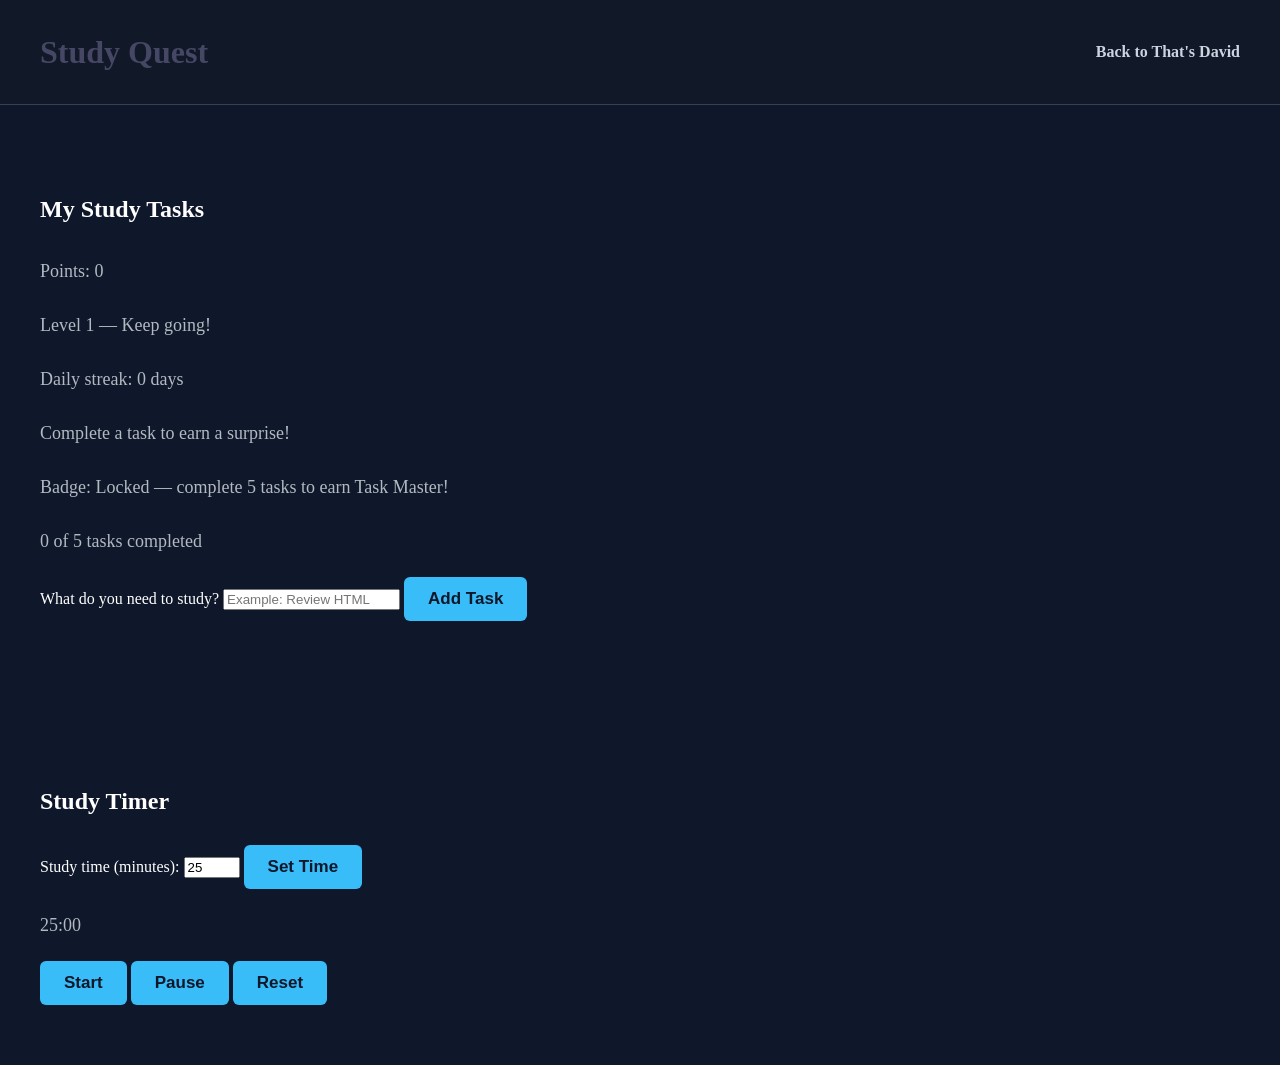
==== study-quest.html @ 7f2d0496 "Add files via upload" ====
<!DOCTYPE html>
<html lang="en">
<head>
    <meta charset="UTF-8">
    <meta name="viewport" content="width=device-width, initial-scale=1.0">
    <title>Study Quest</title>
    <link rel="stylesheet" href="style.css">
</head>
<body>
    <header>
        <h1>Study Quest</h1>
        <nav>
            <a href="index.html">Back to That's David</a>
        </nav>
    </header>

    <main>
        <section id="tasks">
            <h2>My Study Tasks</h2>
            <p>Points: <span id="score">0</span></p>
            <p id="level-message">Level 1 — Keep going!</p>
            <p id="streak-display">Daily streak: 0 days</p>
            <p id="reward-message">Complete a task to earn a surprise!</p>
            <p id="badge-message">Badge: Locked — complete 5 tasks to earn Task Master!</p>
        <div class="badge-progress-track">
            <div id="badge-progress-fill"></div>
        </div>
        <p id="badge-progress-text">0 of 5 tasks completed</p>

            <form id="task-form">
                <label for="task-input">What do you need to study?</label>
                <input id="task-input" type="text" placeholder="Example: Review HTML" required>
                <button type="submit">Add Task</button>
            </form>

            <ul id="task-list"></ul>
        </section>

        <section id="timer">
            <h2>Study Timer</h2>
            <label for="custom-minutes">Study time (minutes):</label>
            <input id="custom-minutes" type="number" min="1" max="120" value="25">
            <button id="set-time-button" type="button">Set Time</button>
            <p id="timer-display">25:00</p>
            <div class="progress-track">
            <div id="timer-progress"></div>
            </div>
            <button id="start-button">Start</button>
            <button id="pause-button">Pause</button>
            <button id="reset-button">Reset</button>
        </section>
    </main>

    <script src="study-quest.js"></script>
</body>
</html>
---- style.css ----
body {
    background-color: rgb(15, 23, 42);
    color: white;
    font-size: 16px;
    font-family: roboto;
    margin: 0;
    padding: 0;
    line-height: 2;
}

header {
    background-color: rgb(17, 24, 39);
    padding: 20px 40px;
    display: flex;
    justify-content: space-between;
    align-items: center;
    flex-wrap: wrap;
    border-bottom: 1px solid rgb(51, 65, 85);
}

header h1 {
    color: rgb(70, 70, 101);
    margin: 0;
}

nav a {
    color: rgb(203, 213, 225);
    text-decoration: none;
    margin-left: 20px;
    font-weight: bold;
    transition: color 0.3s ease;
}

nav a:hover {
    color: rgb(56, 189, 248);
}


section {
    padding: 60px 40px;
}


#home h1 {
    font-size: 40px;
    color: #38bdf8;
}


p {
    font-size: 18px;
    color: #b2b9c1;
}


ul {
    line-height: 2;
}


button {
    background-color: #38bdf8;
    color: #0f172a;
    border: none;
    padding: 12px 24px;
    border-radius: 6px;
    font-size: 17px;
    font-weight: bold;
    cursor: pointer;
}

button:hover {
    background-color: #0ea5e9;
}


footer {
    background-color: #1e293b;
    text-align: center;
    padding: 20px;
}


@media (max-width: 600px) {
    header {
        padding: 20px;
        flex-direction: column;
        gap: 15px;
    }

    nav a {
        margin: 0 6px;
        font-size: 16px;
    }

    section {
        padding: 35px 20px;
    }

    #home h1 {
        font-size: 34px;
    }
}

/* Homepage hero section */
.hero {
    min-height: 70vh;
    display: flex;
    flex-direction: column;
    justify-content: center;
    align-items: flex-start;
    padding: 60px 40px;
}
.welcome {
    color: #38bdf8;
    font-size: 14px;
    font-weight: bold;
    letter-spacing: 3px;
}
.hero h1 {
    font-size: 48px;
    margin: 10px 0;
}
.hero h1 span {
    color: #38bdf8;
}
.hero h2 {
    color: #cbd5e1;
    font-size: 24px;
    margin: 5px 0 15px;
}
.hero-description {
    max-width: 550px;
    line-height: 1.8;
}
/* Hero buttons */
.hero-buttons {
    display: flex;
    gap: 15px;
    margin-top: 20px;
    flex-wrap: wrap;
}
.button {
    display: inline-block;
    padding: 12px 24px;
    border-radius: 6px;
    text-decoration: none;
    font-weight: bold;
    transition: 0.3s;
}
.primary-button {
    background-color: #38bdf8;
    color: #0f172a;
}
.primary-button:hover {
    background-color: #0ea5e9;
}
.secondary-button {
    border: 2px solid #38bdf8;
    color: #38bdf8;
}
.secondary-button:hover {
    background-color: #1e293b;
}
/* Smaller screens */
@media (max-width: 600px) {
    .hero {
        padding: 40px 20px;
        min-height: 60vh;
    }
    .hero h1 {
        font-size: 34px;
    }
    .hero h2 {
        font-size: 28px;
    }
}

/* Skills Section */
#skills h2 {
font-size: 32px;
color: rgb(56, 189, 248);
margin-bottom: 25px;
}

.skills-container {
display: grid;
grid-template-columns: repeat(3, 1fr);
gap: 20px;
}

.skill-card {
background-color: rgb(17, 24, 39);
padding: 25px;
border: 1px solid rgb(51, 65, 85);
border-radius: 10px;
transition: transform 0.3s ease, border-color 0.3s ease;
}

.skill-card h3 {
color: rgb(56, 189, 248);
}

.skill-card:hover {
transform: translateY(-5px);
border-color: rgb(56, 189, 248);
}

/* Skills Cards on Smaller Screens */
@media (max-width: 700px) {
.skills-container {
grid-template-columns: 1fr;
}
}

/* Projects Section */
#projects h2 {
font-size: 32px;
color: #38bdf8;
margin-bottom: 10px;
}

.projects-intro {
margin-bottom: 30px;
}

.projects-container {
display: grid;
grid-template-columns: repeat(3, 1fr);
gap: 20px;
}

.project-card {
background-color: #111827;
border: 1px solid #334155;
border-radius: 10px;
padding: 25px;
transition: transform 0.3s ease, border-color 0.3s ease;
}

.project-card:hover {
transform: translateY(-5px);
border-color: #38bdf8;
}

.project-card h3 {
color: #38bdf8;
}

.project-card span {
display: inline-block;
background-color: #1e293b;
color: #cbd5e1;
padding: 5px 10px;
margin: 5px 5px 0 0;
border-radius: 5px;
font-size: 13px;
}

/* Responsive Projects Layout */
@media (max-width: 700px) {
.projects-container {
grid-template-columns: 1fr;
}
}

/* Contact section */
.contact-card {
    max-width: 600px;
    padding: 25px;
    background-color: #1e293b;
    border: 1px solid #334155;
    border-radius: 10px;
}

.contact-card a:not(.button) {
    color: #38bdf8;
}

.about-photo {
    width: 180px;
    height: 180px;
    object-fit: cover;
    border-radius: 50%;
}


@media (max-width: 900px) {
    body {
        font-size: 22px;
        line-height: 1.7;
    }

    p {
        font-size: 24px;
    }

    nav a {
        font-size: 20px;
    }

    header h1 {
        font-size: 34px;
    }

    #home h1,
    .hero h1 {
        font-size: 42px;
    }

    #about h2,
    #skills h2,
    #projects h2,
    #contact h2,
    .hero h2 {
        font-size: 38px;
    }

    section h3,
    .skill-card h3,
    .project-card h3 {
        font-size: 28px;
    }

    button,
    .button {
        font-size: 20px;
    }
}
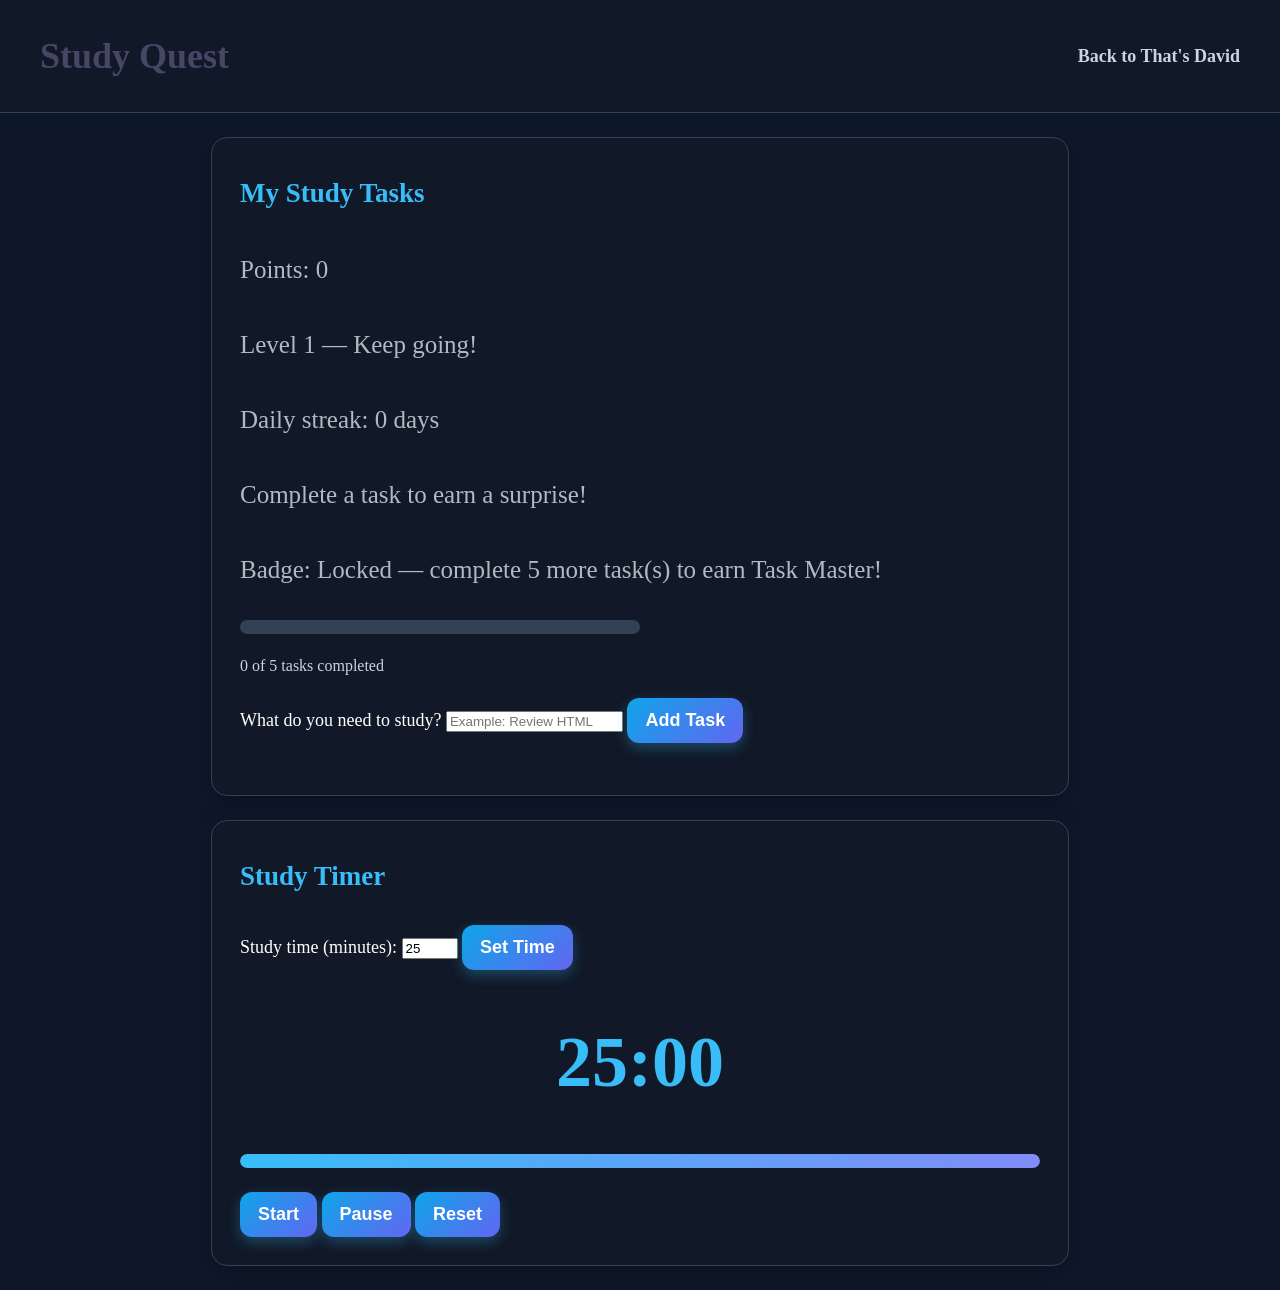
==== commit cc8e7990: "Update study-quest.html" ====
--- a/study-quest.html
+++ b/study-quest.html
@@ -4,7 +4,7 @@
     <meta charset="UTF-8">
     <meta name="viewport" content="width=device-width, initial-scale=1.0">
     <title>Study Quest</title>
-    <link rel="stylesheet" href="style.css">
+    <link rel="stylesheet" href="style%20-.css">
 </head>
 <body>
     <header>
@@ -53,4 +53,4 @@
 
     <script src="study-quest.js"></script>
 </body>
-</html>+</html>
